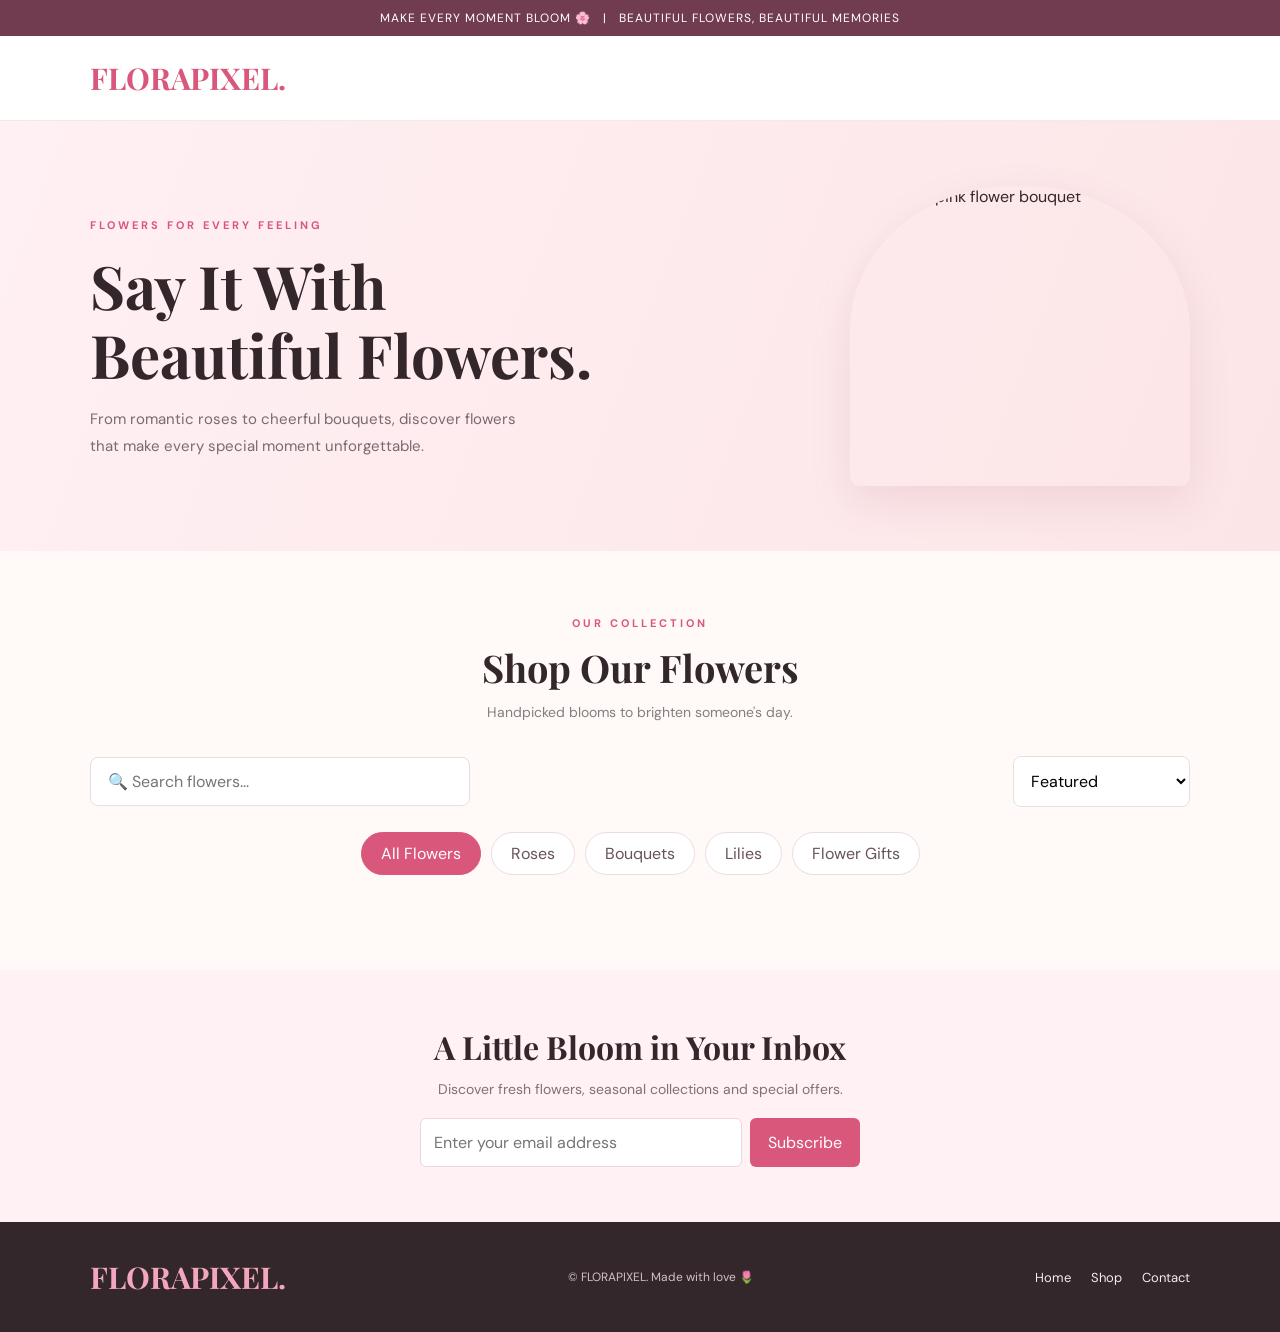
==== products.html @ 9f198968 "updated product page" ====
<!DOCTYPE html>
<html lang="en">
<head>
  <meta charset="UTF-8">
  <meta name="viewport" content="width=device-width, initial-scale=1.0">
   

  <link rel="preconnect" href="https://fonts.googleapis.com">
  <link href="https://fonts.googleapis.com/css2?family=DM+Sans:wght@400;500;600;700&family=Playfair+Display:wght@500;600;700&display=swap" rel="stylesheet">

  <style>
    * {
      margin: 0;
      padding: 0;
      box-sizing: border-box;
    }

    :root {
      --pink: #d9577b;
      --dark: #33272c;
      --light-pink: #fff1f4;
      --cream: #fffaf7;
      --green: #647b60;
    }

    body {
      font-family: 'DM Sans', sans-serif;
      color: var(--dark);
      background: var(--cream);
    }

    a {
      color: inherit;
      text-decoration: none;
    }

    button, input, select {
      font: inherit;
    }

    button {
      cursor: pointer;
    }

    /* Announcement bar */
    .announcement {
      background: #713c50;
      color: white;
      text-align: center;
      padding: 10px;
      font-size: 12px;
      letter-spacing: 1px;
    }

    /* Header */
    header {
      display: flex;
      align-items: center;
      justify-content: space-between;
      gap: 20px;
      padding: 22px 7%;
      background: white;
      border-bottom: 1px solid #f4e8e9;
    }

    .logo {
      font-family: 'Playfair Display', serif;
      font-size: 30px;
      font-weight: 700;
      color: var(--pink);
    }

    nav {
      display: flex;
      gap: 28px;
      align-items: center;
    }

    nav a {
      font-size: 14px;
      transition: color .2s;
    }

    nav a:hover,
    nav a.active {
      color: var(--pink);
    }

    .cart-button {
      border: 1px solid #ead6dc;
      background: white;
      padding: 10px 16px;
      border-radius: 30px;
      font-weight: 600;
    }

    /* Hero */
    .hero {
      padding: 65px 7%;
      background: linear-gradient(110deg, #fff0f3, #fce5e7);
      display: flex;
      justify-content: space-between;
      align-items: center;
      gap: 35px;
    }

    .hero-content {
      max-width: 570px;
    }

    .eyebrow {
      color: var(--pink);
      text-transform: uppercase;
      letter-spacing: 3px;
      font-size: 11px;
      font-weight: 700;
    }

    .hero h1 {
      font-family: 'Playfair Display', serif;
      font-size: clamp(38px, 5vw, 60px);
      line-height: 1.15;
      margin: 17px 0;
    }

    .hero p {
      color: #786a70;
      font-size: 15px;
      line-height: 1.8;
      max-width: 450px;
    }

    .hero-image {
      width: 340px;
      height: 300px;
      object-fit: cover;
      border-radius: 48% 48% 10px 10px;
      box-shadow: 0 15px 40px #a45d6c22;
    }

    /* Main products */
    .shop {
      padding: 60px 7%;
    }

    .section-heading {
      text-align: center;
      margin-bottom: 35px;
    }

    .section-heading h2 {
      font-family: 'Playfair Display', serif;
      font-size: 38px;
      margin: 10px 0;
    }

    .section-heading p {
      color: #897b80;
      font-size: 14px;
    }

    /* Search and filters */
    .toolbar {
      display: flex;
      justify-content: space-between;
      align-items: center;
      flex-wrap: wrap;
      gap: 15px;
      margin-bottom: 25px;
    }

    .search-box {
      flex: 1;
      min-width: 220px;
      max-width: 380px;
    }

    .search-box input {
      width: 100%;
      padding: 13px 17px;
      border: 1px solid #eadde0;
      border-radius: 8px;
      outline: none;
      background: white;
    }

    .search-box input:focus {
      border-color: var(--pink);
    }

    .toolbar select {
      padding: 13px;
      border: 1px solid #eadde0;
      border-radius: 8px;
      background: white;
      outline: none;
    }

    .categories {
      display: flex;
      justify-content: center;
      flex-wrap: wrap;
      gap: 10px;
      margin-bottom: 35px;
    }

    .category-btn {
      padding: 10px 19px;
      border: 1px solid #ebdce0;
      border-radius: 30px;
      background: white;
      color: #66545b;
      transition: .2s;
    }

    .category-btn:hover,
    .category-btn.active {
      background: var(--pink);
      border-color: var(--pink);
      color: white;
    }

    .results {
      font-size: 13px;
      color: #87767c;
      margin-bottom: 20px;
    }

    /* Product grid */
    .product-grid {
      display: grid;
      grid-template-columns: repeat(4, minmax(0, 1fr));
      gap: 25px;
    }

    .product-card {
      background: white;
      border-radius: 12px;
      overflow: hidden;
      border: 1px solid #f3e9eb;
      transition: transform .25s, box-shadow .25s;
    }

    .product-card:hover {
      transform: translateY(-5px);
      box-shadow: 0 14px 30px #55303d12;
    }

    .image-wrap {
      position: relative;
      overflow: hidden;
      background: #f7e9eb;
    }

    .product-image {
      width: 100%;
      height: 240px;
      object-fit: cover;
      display: block;
      transition: transform .4s;
    }

    .product-card:hover .product-image {
      transform: scale(1.05);
    }

    .badge {
      position: absolute;
      top: 12px;
      left: 12px;
      background: white;
      color: var(--pink);
      padding: 6px 10px;
      border-radius: 5px;
      font-size: 10px;
      font-weight: 700;
    }

    .wishlist {
      position: absolute;
      top: 10px;
      right: 10px;
      width: 35px;
      height: 35px;
      border: none;
      border-radius: 50%;
      background: white;
      font-size: 20px;
      color: #9a7b84;
    }

    .wishlist.active {
      color: #e34568;
    }

    .product-info {
      padding: 17px;
    }

    .product-category {
      color: var(--green);
      font-size: 10px;
      text-transform: uppercase;
      letter-spacing: 1.5px;
      font-weight: 700;
    }

    .product-info h3 {
      font-family: 'Playfair Display', serif;
      font-size: 19px;
      margin: 9px 0;
    }

    .description {
      color: #8c7e83;
      font-size: 12px;
      line-height: 1.6;
      min-height: 38px;
    }

    .product-bottom {
      display: flex;
      justify-content: space-between;
      align-items: center;
      gap: 8px;
      margin-top: 15px;
    }

    .price {
      font-weight: 700;
      font-size: 18px;
      color: var(--pink);
    }

    .add-cart {
      background: var(--dark);
      color: white;
      border: none;
      padding: 10px 12px;
      border-radius: 6px;
      font-size: 12px;
      transition: background .2s;
    }

    .add-cart:hover {
      background: var(--pink);
    }

    .empty {
      grid-column: 1 / -1;
      text-align: center;
      padding: 55px 15px;
      color: #87767c;
    }

    /* Newsletter */
    .newsletter {
      text-align: center;
      padding: 55px 20px;
      background: var(--light-pink);
    }

    .newsletter h2 {
      font-family: 'Playfair Display', serif;
      font-size: 32px;
      margin-bottom: 12px;
    }

    .newsletter p {
      color: #817077;
      margin-bottom: 20px;
      font-size: 14px;
    }

    .newsletter form {
      display: flex;
      justify-content: center;
      gap: 8px;
      max-width: 440px;
      margin: auto;
    }

    .newsletter input {
      flex: 1;
      min-width: 0;
      padding: 13px;
      border: 1px solid #ead8de;
      border-radius: 6px;
      outline: none;
    }

    .newsletter button {
      background: var(--pink);
      color: white;
      border: none;
      padding: 13px 18px;
      border-radius: 6px;
    }

    /* Footer */
    footer {
      background: #33272c;
      color: #f8eaf0;
      padding: 35px 7%;
      display: flex;
      justify-content: space-between;
      align-items: center;
      gap: 20px;
      flex-wrap: wrap;
    }

    footer .logo {
      color: #f3a6bc;
    }

    footer p {
      color: #d4c1c8;
      font-size: 12px;
    }

    .footer-links {
      display: flex;
      gap: 20px;
      font-size: 13px;
    }

    /* Responsive */
    @media (max-width: 1000px) {
      .product-grid {
        grid-template-columns: repeat(3, minmax(0, 1fr));
      }

      .product-image {
        height: 220px;
      }
    }

    @media (max-width: 700px) {
      header {
        padding: 18px 5%;
        flex-wrap: wrap;
      }

      .logo {
        font-size: 26px;
      }

      nav {
        order: 3;
        width: 100%;
        justify-content: center;
        gap: 20px;
      }

      nav a {
        font-size: 12px;
      }

      .hero {
        padding: 45px 6%;
        flex-direction: column;
        text-align: center;
      }

      .hero p {
        margin: auto;
      }

      .hero-image {
        width: 100%;
        max-width: 340px;
        height: 260px;
      }

      .shop {
        padding: 45px 5%;
      }

      .section-heading h2 {
        font-size: 31px;
      }

      .product-grid {
        grid-template-columns: repeat(2, minmax(0, 1fr));
        gap: 13px;
      }

      .product-image {
        height: 175px;
      }

      .product-info {
        padding: 12px;
      }

      .product-info h3 {
        font-size: 16px;
      }

      .description {
        font-size: 11px;
      }

      .product-bottom {
        flex-wrap: wrap;
      }

      .price {
        font-size: 16px;
      }

      .add-cart {
        width: 100%;
      }

      .toolbar {
        align-items: stretch;
      }

      .search-box {
        max-width: 100%;
      }

      .toolbar select {
        flex: 1;
        min-width: 0;
      }

      .categories {
        gap: 7px;
      }

      .category-btn {
        padding: 8px 13px;
        font-size: 12px;
      }

      .newsletter h2 {
        font-size: 27px;
      }

      footer {
        text-align: center;
        justify-content: center;
      }

      .footer-links {
        justify-content: center;
        flex-wrap: wrap;
      }
    }
  </style>
</head>

<body>

  <div class="announcement">
    MAKE EVERY MOMENT BLOOM 🌸 &nbsp; | &nbsp; BEAUTIFUL FLOWERS, BEAUTIFUL MEMORIES
  </div>

  <header>
    <a href="index.html" class="logo">FLORAPIXEL<span>.</span></a>

    
  </header>

  <section class="hero">
    <div class="hero-content">
      <span class="eyebrow">Flowers for every feeling</span>
      <h1>Say It With<br>Beautiful Flowers.</h1>
      <p>
        From romantic roses to cheerful bouquets, discover flowers
        that make every special moment unforgettable.
      </p>
    </div>

    <img
      class="hero-image"
      src="images/Flowergirl07.jpg"
      alt="Beautiful pink flower bouquet"
    >
  </section>

  <main class="shop">
    <div class="section-heading">
      <span class="eyebrow">Our collection</span>
      <h2>Shop Our Flowers</h2>
      <p>Handpicked blooms to brighten someone's day.</p>
    </div>

    <div class="toolbar">
      <div class="search-box">
        <input
          type="search"
          id="searchInput"
          placeholder="🔍 Search flowers..."
          aria-label="Search products"
        >
      </div>

      <select id="sortSelect" aria-label="Sort products">
        <option value="featured">Featured</option>
        <option value="low">Price: Low to High</option>
        <option value="high">Price: High to Low</option>
        <option value="name">Name: A to Z</option>
      </select>
    </div>

    <div class="categories" id="categories">
      <button class="category-btn active" data-category="All">All Flowers</button>
      <button class="category-btn" data-category="Roses">Roses</button>
      <button class="category-btn" data-category="Bouquets">Bouquets</button>
      <button class="category-btn" data-category="Lilies">Lilies</button>
      <button class="category-btn" data-category="Gifts">Flower Gifts</button>
    </div>

    <p class="results" id="resultCount"></p>

    <div class="product-grid" id="productGrid"></div>
  </main>

  <section class="newsletter" id="newsletter">
    <h2>A Little Bloom in Your Inbox</h2>
    <p>Discover fresh flowers, seasonal collections and special offers.</p>

    <form id="newsletterForm">
      <input type="email" placeholder="Enter your email address" required>
      <button type="submit">Subscribe</button>
    </form>
  </section>

  <footer>
    <a href="index.html" class="logo">FLORAPIXEL.</a>
    <p>© <span id="year"></span> FLORAPIXEL. Made with love 🌷</p>

    <div class="footer-links">
      <a href="index.html">Home</a>
      <a href="products.html">Shop</a>
      <a href="#newsletter">Contact</a>
    </div>
  </footer>

  <script>
    const products = [
      {
        id: 1,
        name: "Classic White Roses",
        category: "Roses",
        price: 1999,
        badge: "Bestseller",
        description: "A timeless arrangement of romantic red roses.",
        image: "images/Rose3.jpg"
      },
      {
        id: 2,
        name: " Blush Elegance Bouquet ",
        category: "Bouquets",
        price: 1299,
        badge: "Popular",
        description: " Blush Elegance Pink Rose Bouquet 💐💗.",
        image: "images/Bouquet1.jpg"
      },
      {
        id: 3,
        name: " Pink Stargazer Lilies ",
        category: "Lilies",
        price: 1099,
        badge: "Popular",
        description: " Blushing Pink Lilies A Portrait of Nature's Elegance.",
        image: "images/Lilies2.jpg"
      },
      {
        id: 4,
        name: "Peach Blossom Garden ",
        category: "Bouquets",
        price: 2599,
        badge: "New",
        description: " Peach Blossom Garden Mixed Flower Bouquet.",
        image: "images/Bouquet2.jpg"
      },
      {
        id: 5,
        name: " Romantic Blue Rose ",
        category: "Roses",
        price: 2999,
        badge: "Premium",
        description: "A thoughtful floral gift for someone special.",
        image: "images/rose5.jpg"
      },
      {
        id: 6,
        name: " The Enchanted Garden Flower Basket ",
        category: "Bouquets",
        price: 2899,
        badge: "Premium",
        description: " Enchanted Garden Luxury Mixed Flower Basket.",
        image: "images/Bouquet3.jpg"
      },
      {
        id: 7,
        name: " Mixed Flower Bouquet ",
        category: "Gifts",
        price: 1899,
        badge: "Premium",
        description: "Elegant bouquet of roses and peonies.",
        image: "images/Flower03.jpg"
      },
      {
        id: 8,
        name: "Blush Red Roses",
        category: "Roses",
        price: 1199,
        badge: "Favourite",
        description: "Delicate pink roses with a soft, elegant look.",
        image:"images/rose6.jpg"
       },
       {
        id: 9,
        name: "Blush Pink Roses",
        category: "Roses",
        price: 1199,
        badge: "",
        description: "Delicate pink roses with a soft, elegant look.",
        image:"images/rose4.jpg"
       },
       {
        id: 10,
        name: "Garden Fresh Flowers",
        category: "Bouquets",
        price: 999,
        badge: "",
        description: "A colourful mix inspired by a blooming garden.",
        image: "images/Bouquet5.jpg"
      },
      {
        id: 11,
        name: " Blue-Pink Stargazer Lilies ",
        category: "Lilies",
        price: 1599,
        badge: "",
        description: "Beautiful blue and pink lilies with vibrant petals.",
        image: "images/Lilies1.jpg"
      },
      {
        id: 12,
        name: " White Lily ",
        category: "Lilies",
        price: 1399,
        badge: "Favourite",
        description: "  Elegant white lily with soft petals. ",
        image: "images/Lilies3.jpg"
      },
       {
        id: 13,
        name: " Orange Lily ",
        category: "Lilies",
        price: 1399,
        badge: "Premium",
        description: "Bright orange lily with dark spots. ",
        image: "images/Lilies4.jpg"
      },
      {
        id: 14,
        name: "  Vibrant Garden Zinnia ",
        category: "Gifts",
        price: 2199,
        badge: "Favourite",
        description: " A beautiful, colorful bouquet of zinnia flowers .",
        image: "images/Flower08.jpg"
      },
      {
        id: 15,
        name: " Pastel Rose & Hydrangea Bouquet ",
        category: "Gifts",
        price: 2599,
        badge: "",
        description: "  A beautiful bouquet of creamy white .",
        image: "images/Flowergirl09.jpg"
      },
       {
        id: 16,
        name: " White and Green Rose ",
        category: "Gifts",
        price: 2999,
        badge: "",
        description: "  A beautiful arrangement of white and light green roses  .",
        image: "images/Flowergirl01.jpg"
      }
    ];

    let selectedCategory = "All";

    let cart = JSON.parse(localStorage.getItem("FLORAPIXEL_cart") || "[]");

    let wishlist = JSON.parse(
      localStorage.getItem("flower43_wishlist") || "[]"
    );

    const productGrid = document.getElementById("productGrid");
    const searchInput = document.getElementById("searchInput");
    const sortSelect = document.getElementById("sortSelect");
    const resultCount = document.getElementById("resultCount");
    const cartCount = document.getElementById("cartCount");

    const money = amount =>
      new Intl.NumberFormat("en-IN", {
        style: "currency",
        currency: "INR",
        maximumFractionDigits: 0
      }).format(amount);

    function renderProducts() {
      const searchTerm = searchInput.value.trim().toLowerCase();

      let filtered = products.filter(product => {
        const matchesCategory =
          selectedCategory === "All" ||
          product.category === selectedCategory;

        const matchesSearch =
          product.name.toLowerCase().includes(searchTerm) ||
          product.category.toLowerCase().includes(searchTerm);

        return matchesCategory && matchesSearch;
      });

      if (sortSelect.value === "low") {
        filtered.sort((a, b) => a.price - b.price);
      } else if (sortSelect.value === "high") {
        filtered.sort((a, b) => b.price - a.price);
      } else if (sortSelect.value === "name") {
        filtered.sort((a, b) => a.name.localeCompare(b.name));
      }

      resultCount.textContent =
        `Showing ${filtered.length} of ${products.length} products`;

      if (filtered.length === 0) {
        productGrid.innerHTML = `
          <div class="empty">
            <h3>No flowers found 🌸</h3>
            <p>Try another search or choose a different category.</p>
          </div>
        `;
        return;
      }

      productGrid.innerHTML = filtered.map(product => `
        <article class="product-card">
          <div class="image-wrap">
            <img
              class="product-image"
              src="${product.image}"
              alt="${product.name}"
              loading="lazy"
            >

            ${product.badge
              ? `<span class="badge">${product.badge}</span>`
              : ""}

            <button
              class="wishlist ${wishlist.includes(product.id) ? "active" : ""}"
              onclick="toggleWishlist(${product.id})"
              aria-label="Toggle wishlist for ${product.name}"
              aria-pressed="${wishlist.includes(product.id)}"
            >${wishlist.includes(product.id) ? "♥" : "♡"}</button>
          </div>

          <div class="product-info">
            <span class="product-category">${product.category}</span>
            <h3>${product.name}</h3>
            <p class="description">${product.description}</p>

            <div class="product-bottom">
              <span class="price">${money(product.price)}</span>

              <button
                class="add-cart"
                onclick="addToCart(${product.id})"
              > Purchase  </button>
            </div>
          </div>
        </article>
      `).join("");
    }

    function updateCartCount() {
      const totalItems = cart.reduce(
        (total, item) => total + item.quantity,
        0
      );

      cartCount.textContent = totalItems;
    }

    function addToCart(id) {
      const existing = cart.find(item => item.id === id);

      if (existing) {
        existing.quantity++;
      } else {
        cart.push({ id, quantity: 1 });
      }

      localStorage.setItem("flower43_cart", JSON.stringify(cart));
      updateCartCount();

      const product = products.find(item => item.id === id);
      alert(`${product.name} added to your cart! 🌸`);
    }

    function toggleWishlist(id) {
      if (wishlist.includes(id)) {
        wishlist = wishlist.filter(item => item !== id);
      } else {
        wishlist.push(id);
      }

      localStorage.setItem(
        "flower43_wishlist",
        JSON.stringify(wishlist)
      );

      renderProducts();
    }

    document.querySelectorAll(".category-btn").forEach(button => {
      button.addEventListener("click", () => {
        document.querySelectorAll(".category-btn").forEach(btn => {
          btn.classList.remove("active");
        });

        button.classList.add("active");
        selectedCategory = button.dataset.category;
        renderProducts();
      });
    });

    searchInput.addEventListener("input", renderProducts);
    sortSelect.addEventListener("change", renderProducts);

    document.getElementById("cartButton").addEventListener("click", () => {
      if (cart.length === 0) {
        alert("Your cart is empty. Explore our beautiful flowers! 🌷");
        return;
      }

      const lines = cart.map(item => {
        const product = products.find(p => p.id === item.id);
        return `${product.name} × ${item.quantity} = ${money(product.price * item.quantity)}`;
      });

      const total = cart.reduce((sum, item) => {
        const product = products.find(p => p.id === item.id);
        return sum + product.price * item.quantity;
      }, 0);

      alert(
        "YOUR FLOWER43 CART\n\n" +
        lines.join("\n") +
        "\n\nTotal: " + money(total) +
        "\n\nNote: Checkout and payment are not connected yet."
      );
    });

    document.getElementById("newsletterForm").addEventListener(
      "submit",
      event => {
        event.preventDefault();
        alert("Thank you for subscribing to Flower43! 🌸");
        event.target.reset();
      }
    );

    document.getElementById("year").textContent =
      new Date().getFullYear();

    updateCartCount();
    renderProducts();
  </script>

</body>
</html>
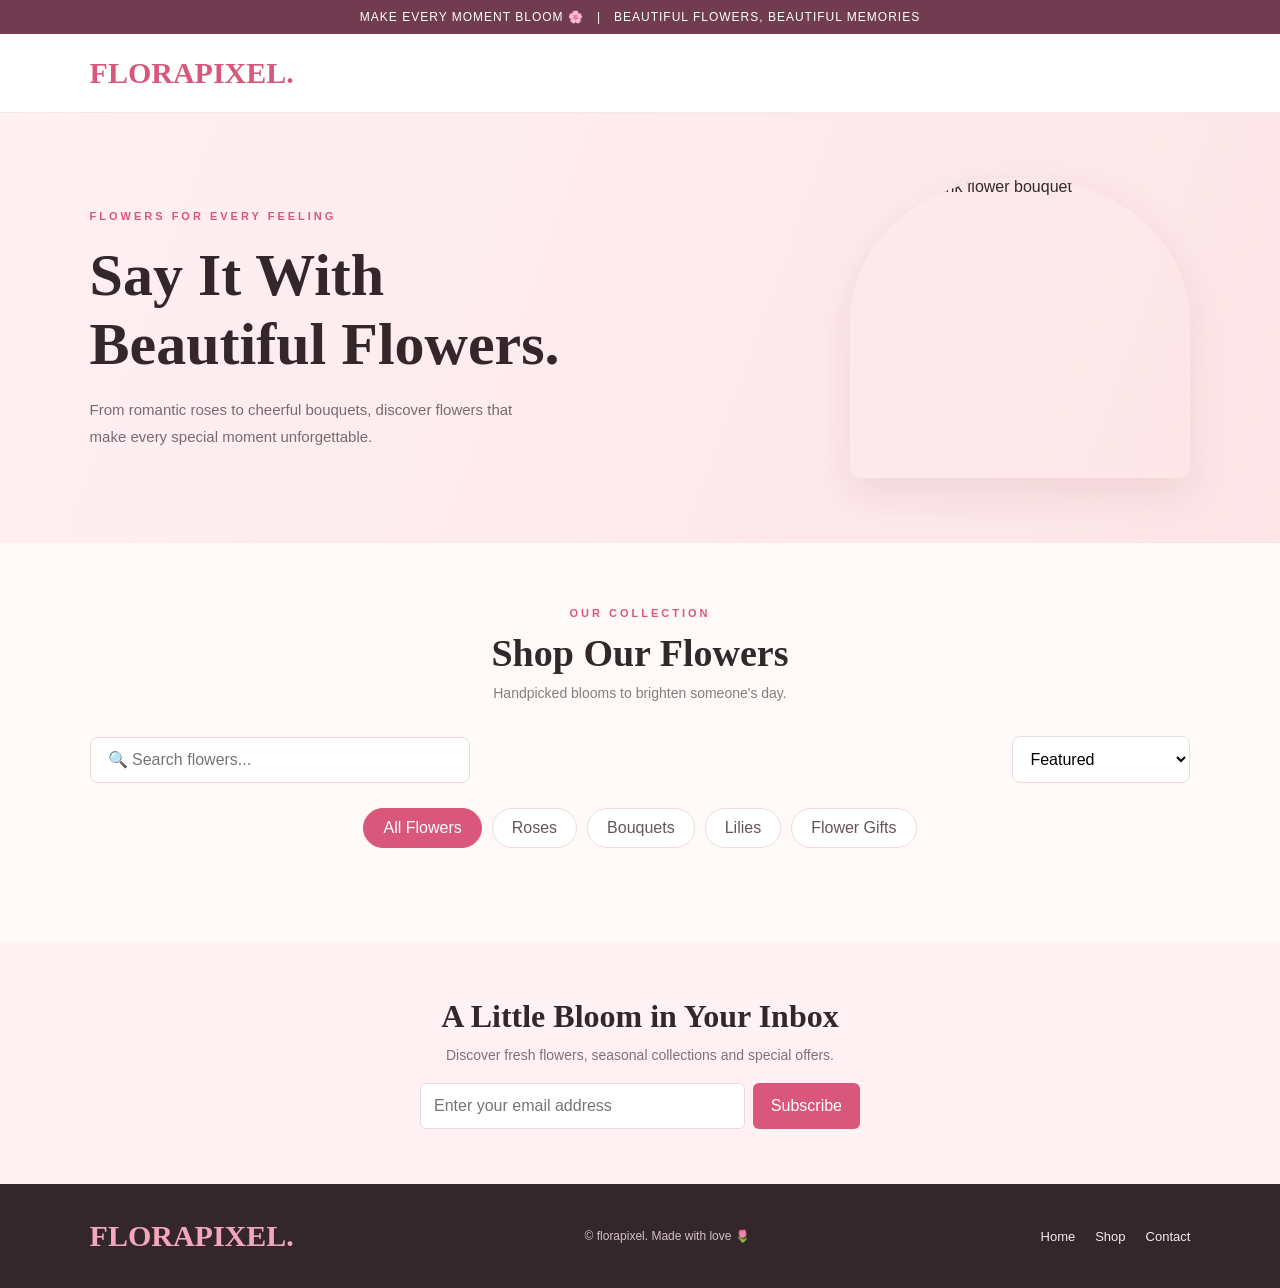
==== commit 0ff980b2: "Delete pages" ====
--- a/products.html
+++ b/products.html
@@ -5,9 +5,7 @@
   <meta name="viewport" content="width=device-width, initial-scale=1.0">
    
 
-  <link rel="preconnect" href="https://fonts.googleapis.com">
-  <link href="https://fonts.googleapis.com/css2?family=DM+Sans:wght@400;500;600;700&family=Playfair+Display:wght@500;600;700&display=swap" rel="stylesheet">
-
+ 
   <style>
     * {
       margin: 0;
@@ -631,7 +629,7 @@
 
   <footer>
     <a href="index.html" class="logo">FLORAPIXEL.</a>
-    <p>© <span id="year"></span> FLORAPIXEL. Made with love 🌷</p>
+    <p>© <span id="year"></span> florapixel. Made with love 🌷</p>
 
     <div class="footer-links">
       <a href="index.html">Home</a>
@@ -790,7 +788,7 @@
 
     let selectedCategory = "All";
 
-    let cart = JSON.parse(localStorage.getItem("FLORAPIXEL_cart") || "[]");
+    let cart = JSON.parse(localStorage.getItem("florapixel_cart") || "[]");
 
     let wishlist = JSON.parse(
       localStorage.getItem("flower43_wishlist") || "[]"
@@ -903,7 +901,7 @@
         cart.push({ id, quantity: 1 });
       }
 
-      localStorage.setItem("flower43_cart", JSON.stringify(cart));
+      localStorage.setItem("florapixel_cart", JSON.stringify(cart));
       updateCartCount();
 
       const product = products.find(item => item.id === id);
@@ -918,7 +916,7 @@
       }
 
       localStorage.setItem(
-        "flower43_wishlist",
+        "florapixel_wishlist",
         JSON.stringify(wishlist)
       );
 
@@ -968,7 +966,7 @@
       "submit",
       event => {
         event.preventDefault();
-        alert("Thank you for subscribing to Flower43! 🌸");
+        alert("Thank you for subscribing to florapixel! 🌸");
         event.target.reset();
       }
     );
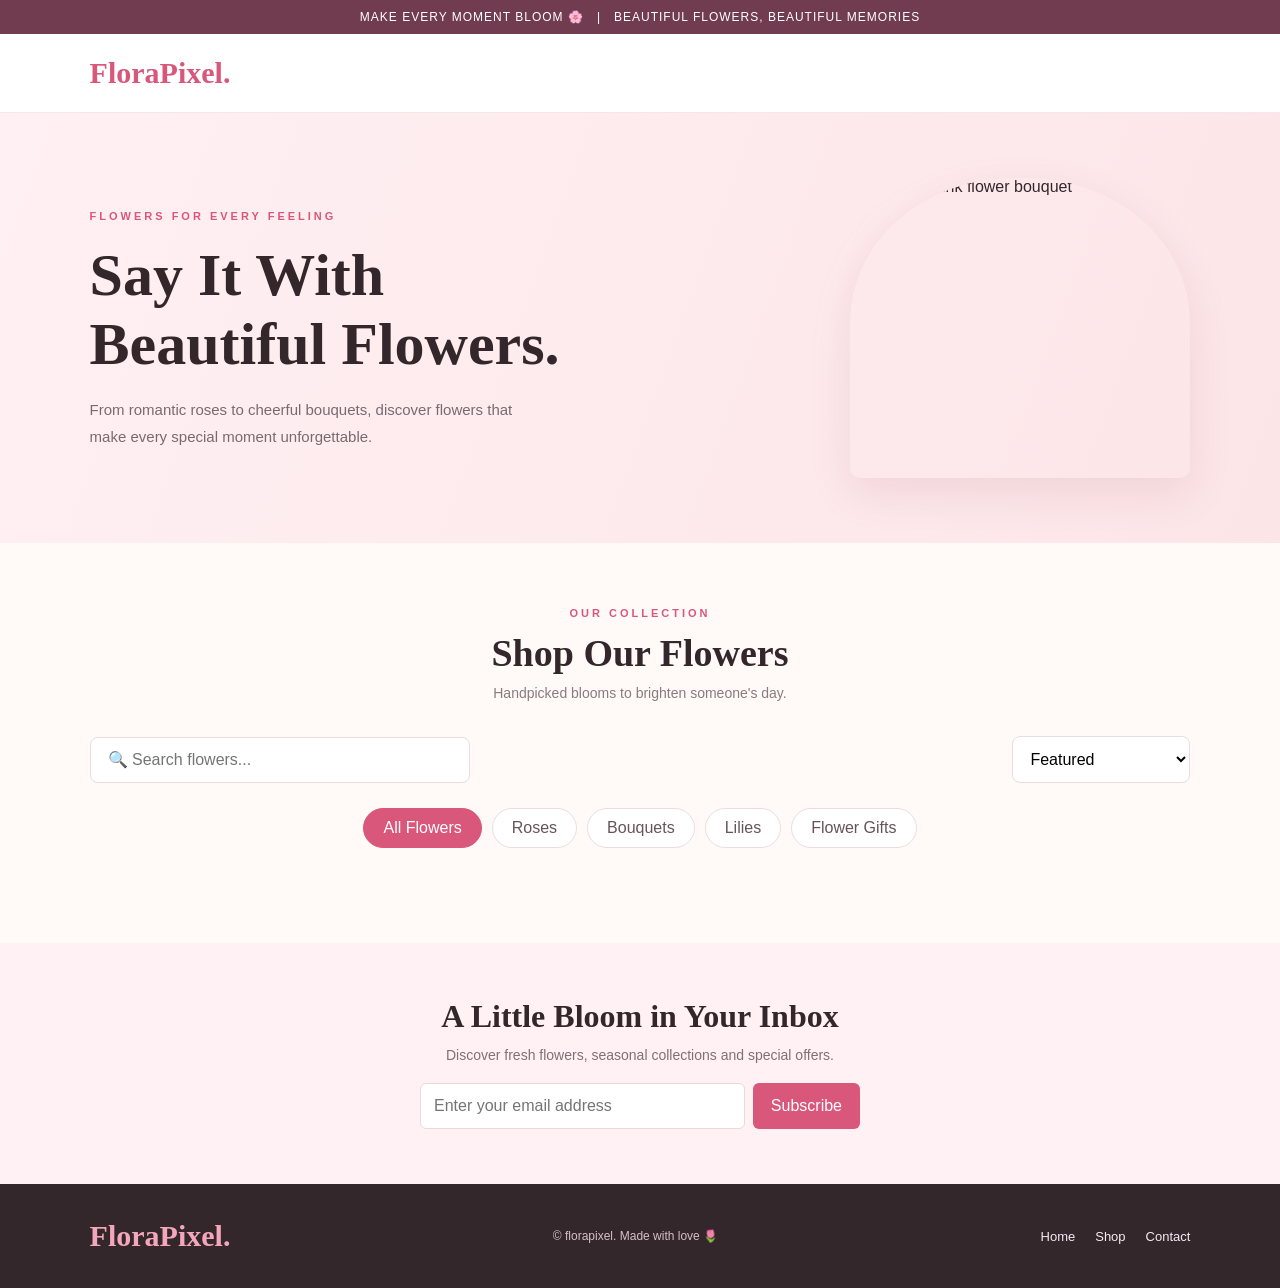
==== commit 014c4a05: "created about page" ====
--- a/products.html
+++ b/products.html
@@ -557,7 +557,7 @@
   </div>
 
   <header>
-    <a href="index.html" class="logo">FLORAPIXEL<span>.</span></a>
+    <a href="index.html" class="logo">FloraPixel<span>.</span></a>
 
     
   </header>
@@ -628,7 +628,7 @@
   </section>
 
   <footer>
-    <a href="index.html" class="logo">FLORAPIXEL.</a>
+    <a href="index.html" class="logo">FloraPixel.</a>
     <p>© <span id="year"></span> florapixel. Made with love 🌷</p>
 
     <div class="footer-links">
@@ -955,7 +955,7 @@
       }, 0);
 
       alert(
-        "YOUR FLOWER43 CART\n\n" +
+        "YOUR FloraPixel CART\n\n" +
         lines.join("\n") +
         "\n\nTotal: " + money(total) +
         "\n\nNote: Checkout and payment are not connected yet."
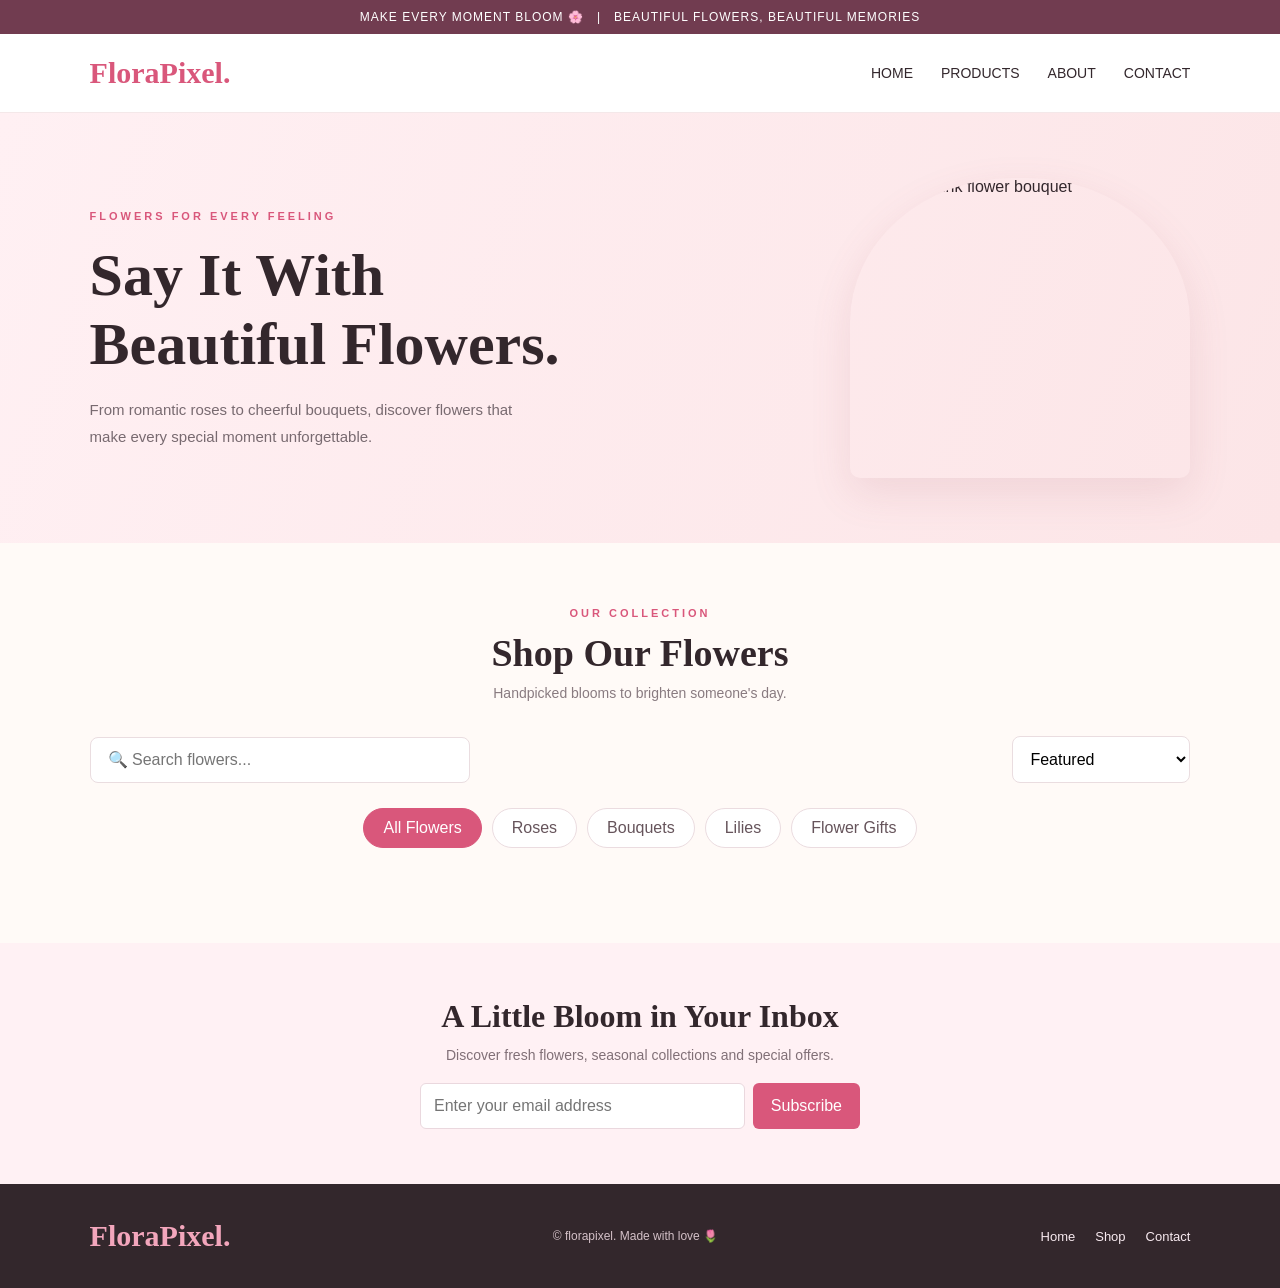
==== commit 3a1afbef: "created contact page" ====
--- a/products.html
+++ b/products.html
@@ -558,7 +558,13 @@
 
   <header>
     <a href="index.html" class="logo">FloraPixel<span>.</span></a>
-
+    
+    <nav class="navbar">
+            <a href="index.html">HOME</a>
+            <a href="products.html">PRODUCTS</a>
+            <a href="about.html">ABOUT</a>
+            <a href="contact.html">CONTACT</a>
+        </nav>
     
   </header>
 
